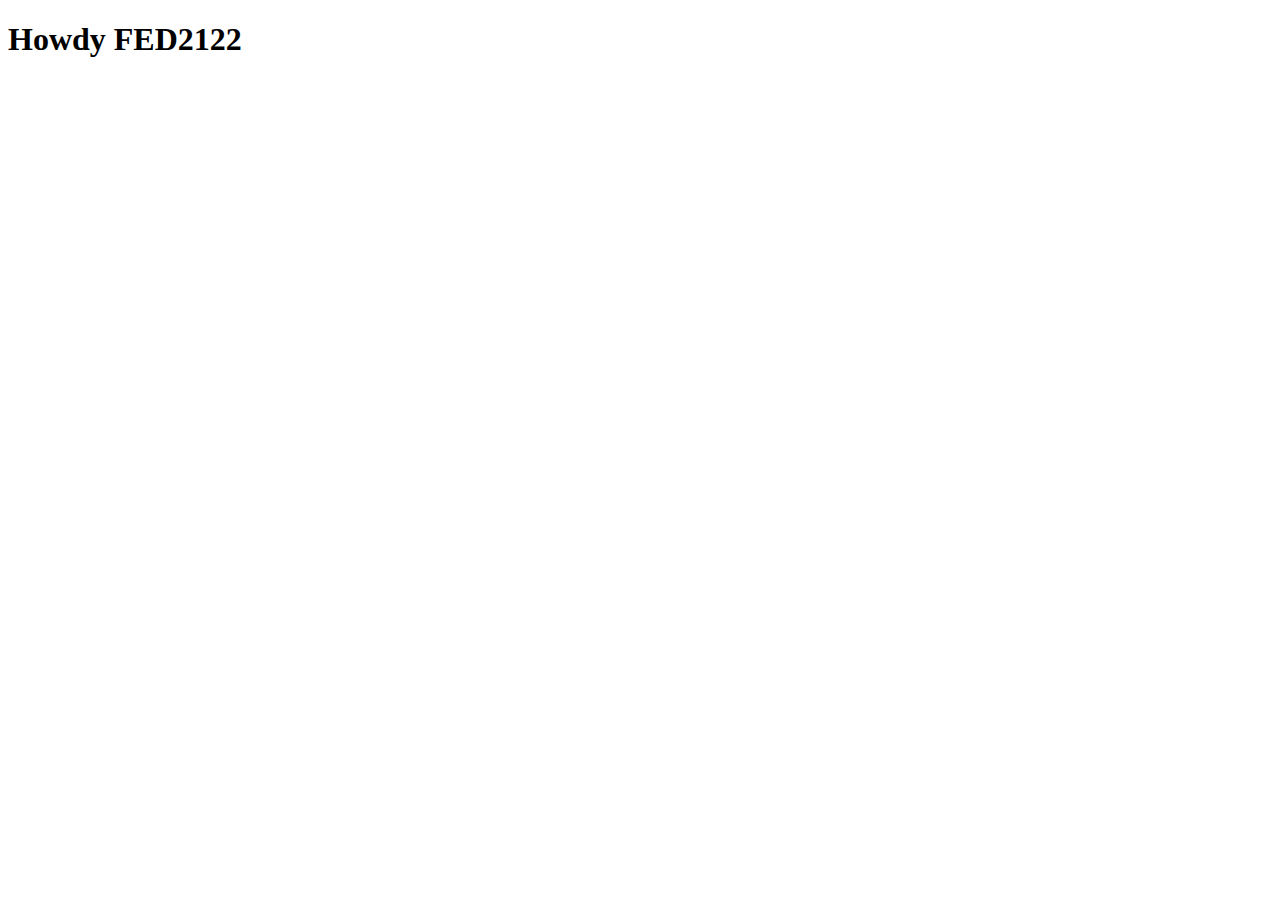
==== index.html @ 416d23c9 "Uploaden basiswebsite.zip" ====
<!doctype html>
<html lang="nl">
	
<head>
	<meta charset="UTF-8">
	<meta name="author" content="jouw naam">
	<meta name="viewport" content="width=device-width, initial-scale=1">
	
	<title>Howdy FED2122</title>
	
	<link href="styles/style.css" rel="stylesheet">
	<link rel="icon" type="image/svg+xml" href="images/favicon.svg">
</head>

<body>
	<h1>Howdy FED2122</h1>

	<script src="scripts/script.js"></script>
</body>
	
</html>
---- styles/style.css ----
/* CSS Document */
*, *::after, *::before {
  box-sizing:border-box;  
}
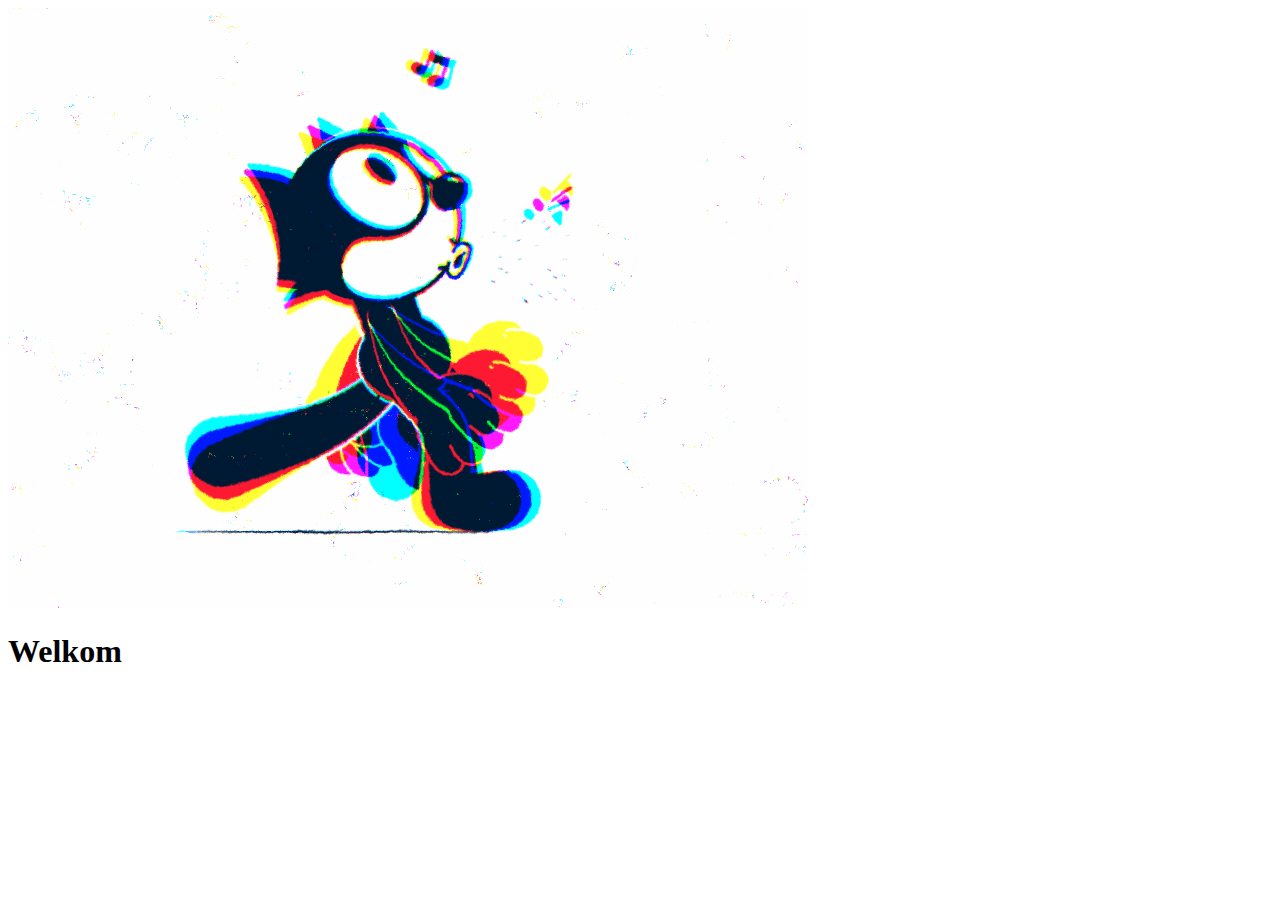
==== commit 1a002cec: "Homepage aanpassen" ====
--- a/index.html
+++ b/index.html
@@ -6,14 +6,15 @@
 	<meta name="author" content="jouw naam">
 	<meta name="viewport" content="width=device-width, initial-scale=1">
 	
-	<title>Howdy FED2122</title>
+	<title>FED2122 - Casper den Nijs</title>
 	
 	<link href="styles/style.css" rel="stylesheet">
 	<link rel="icon" type="image/svg+xml" href="images/favicon.svg">
 </head>
 
 <body>
-	<h1>Howdy FED2122</h1>
+	<img src="./images/welkom.gif">
+	<h1>Welkom</h1>
 
 	<script src="scripts/script.js"></script>
 </body>
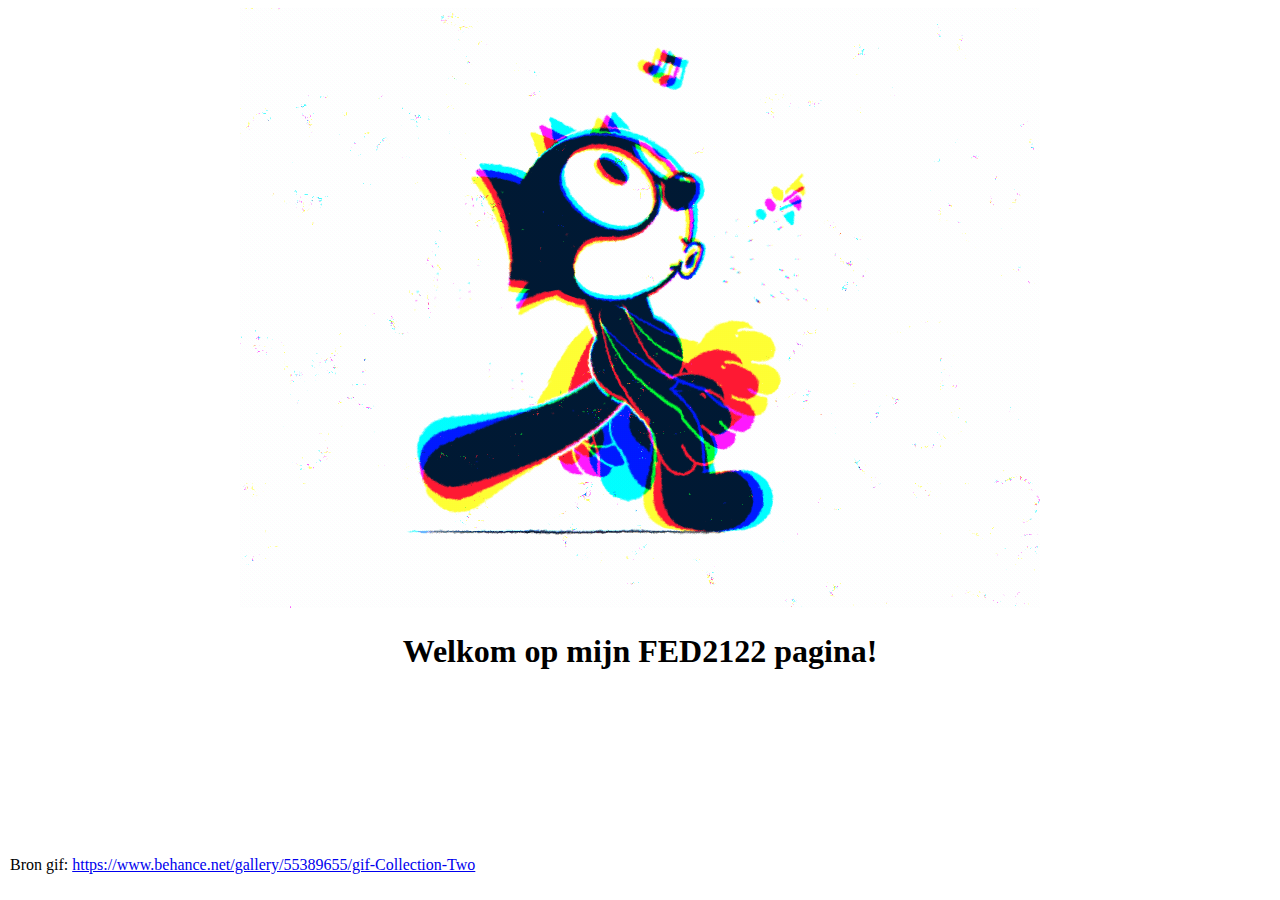
==== commit 1885411f: "Homepage aanpassing 2" ====
--- a/index.html
+++ b/index.html
@@ -13,8 +13,20 @@
 </head>
 
 <body>
-	<img src="./images/welkom.gif">
-	<h1>Welkom</h1>
+	<main>
+		<div>
+			<img src="./images/welkom.gif">
+			<h1>Welkom op mijn FED2122 pagina!</h1>
+		</div>
+	</main>
+	<footer>
+		<p>
+			Bron gif:
+			<a href="https://www.behance.net/gallery/55389655/gif-Collection-Two">
+				https://www.behance.net/gallery/55389655/gif-Collection-Two
+			</a>
+		</p>
+	</footer>
 
 	<script src="scripts/script.js"></script>
 </body>
--- a/styles/style.css
+++ b/styles/style.css
@@ -3,3 +3,23 @@
   box-sizing:border-box;  
 }
 
+main {
+	display: flex;
+	justify-content: center;
+}
+
+div {
+	text-align: center;
+}
+
+h1, p {
+	font-family: Verdana;
+}
+
+footer {
+	position: absolute;
+	bottom: 0;
+	left: 0;
+	padding: 10px;
+}
+
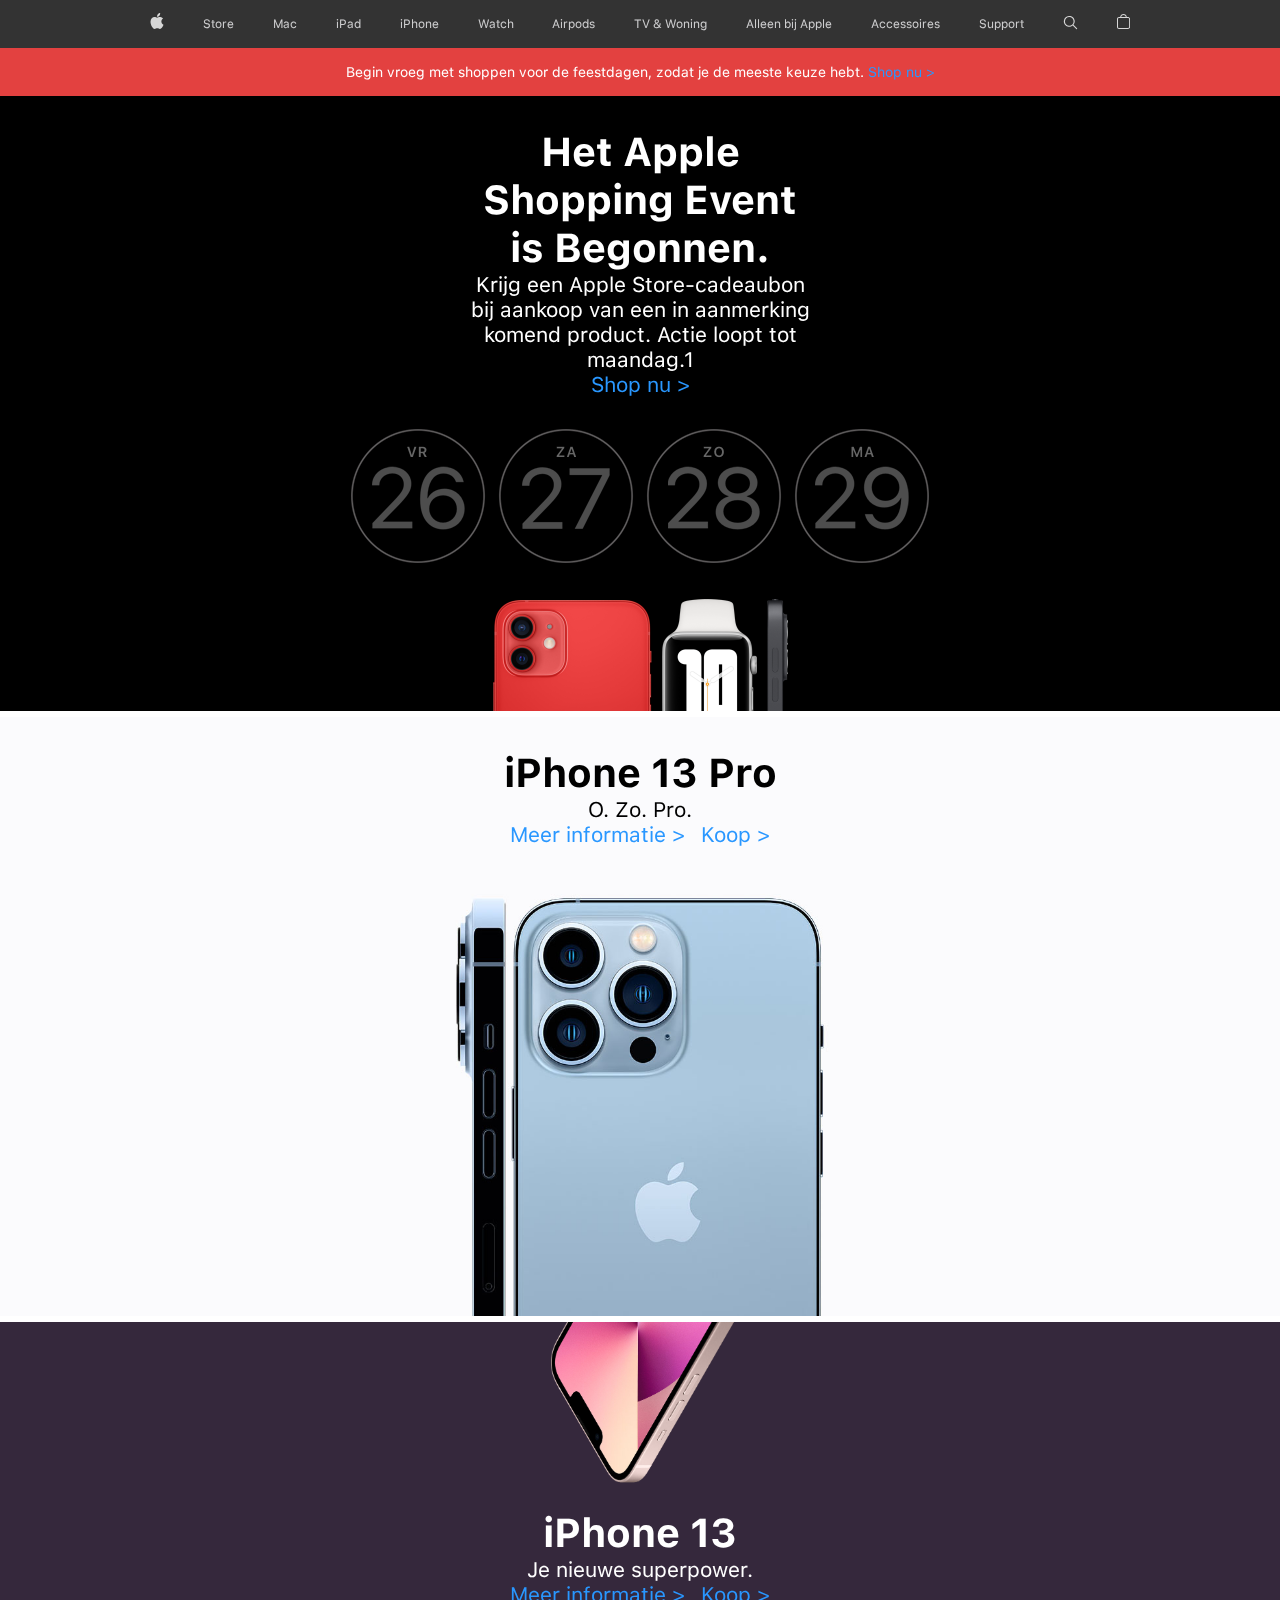
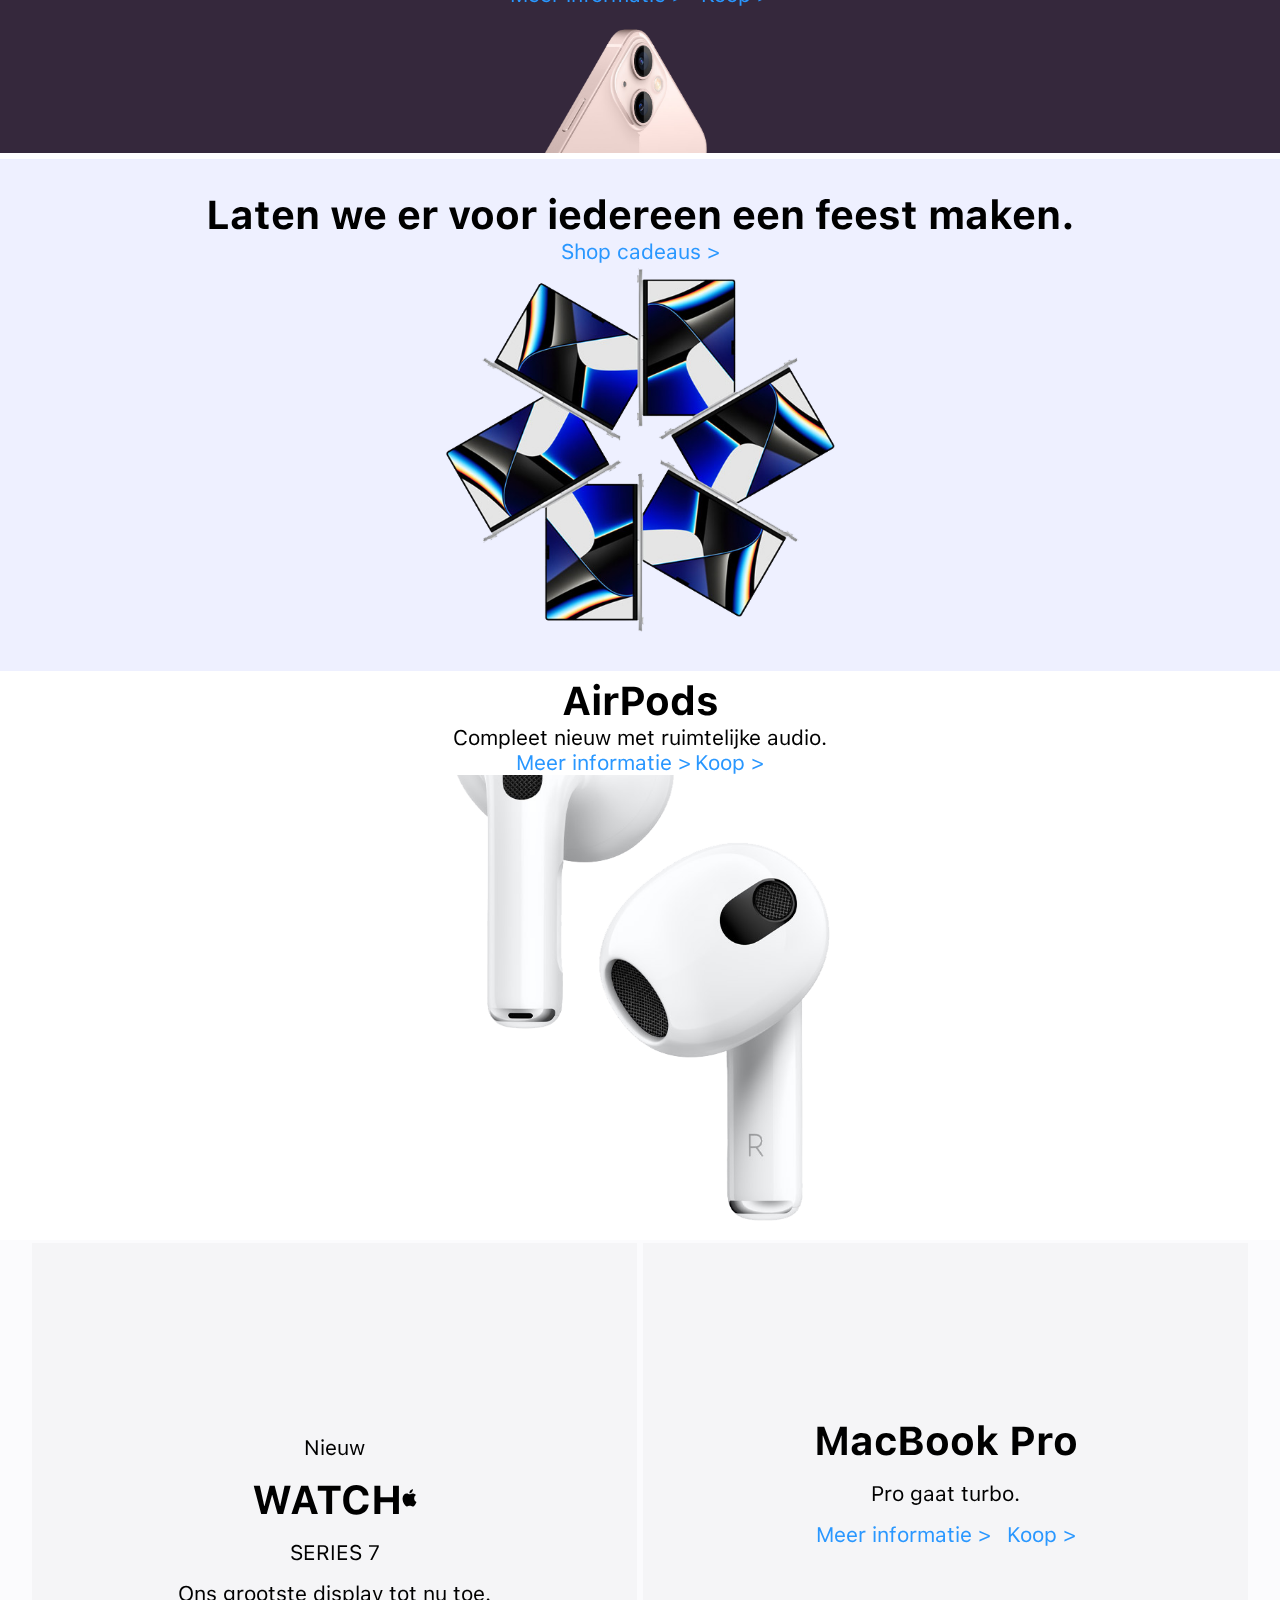
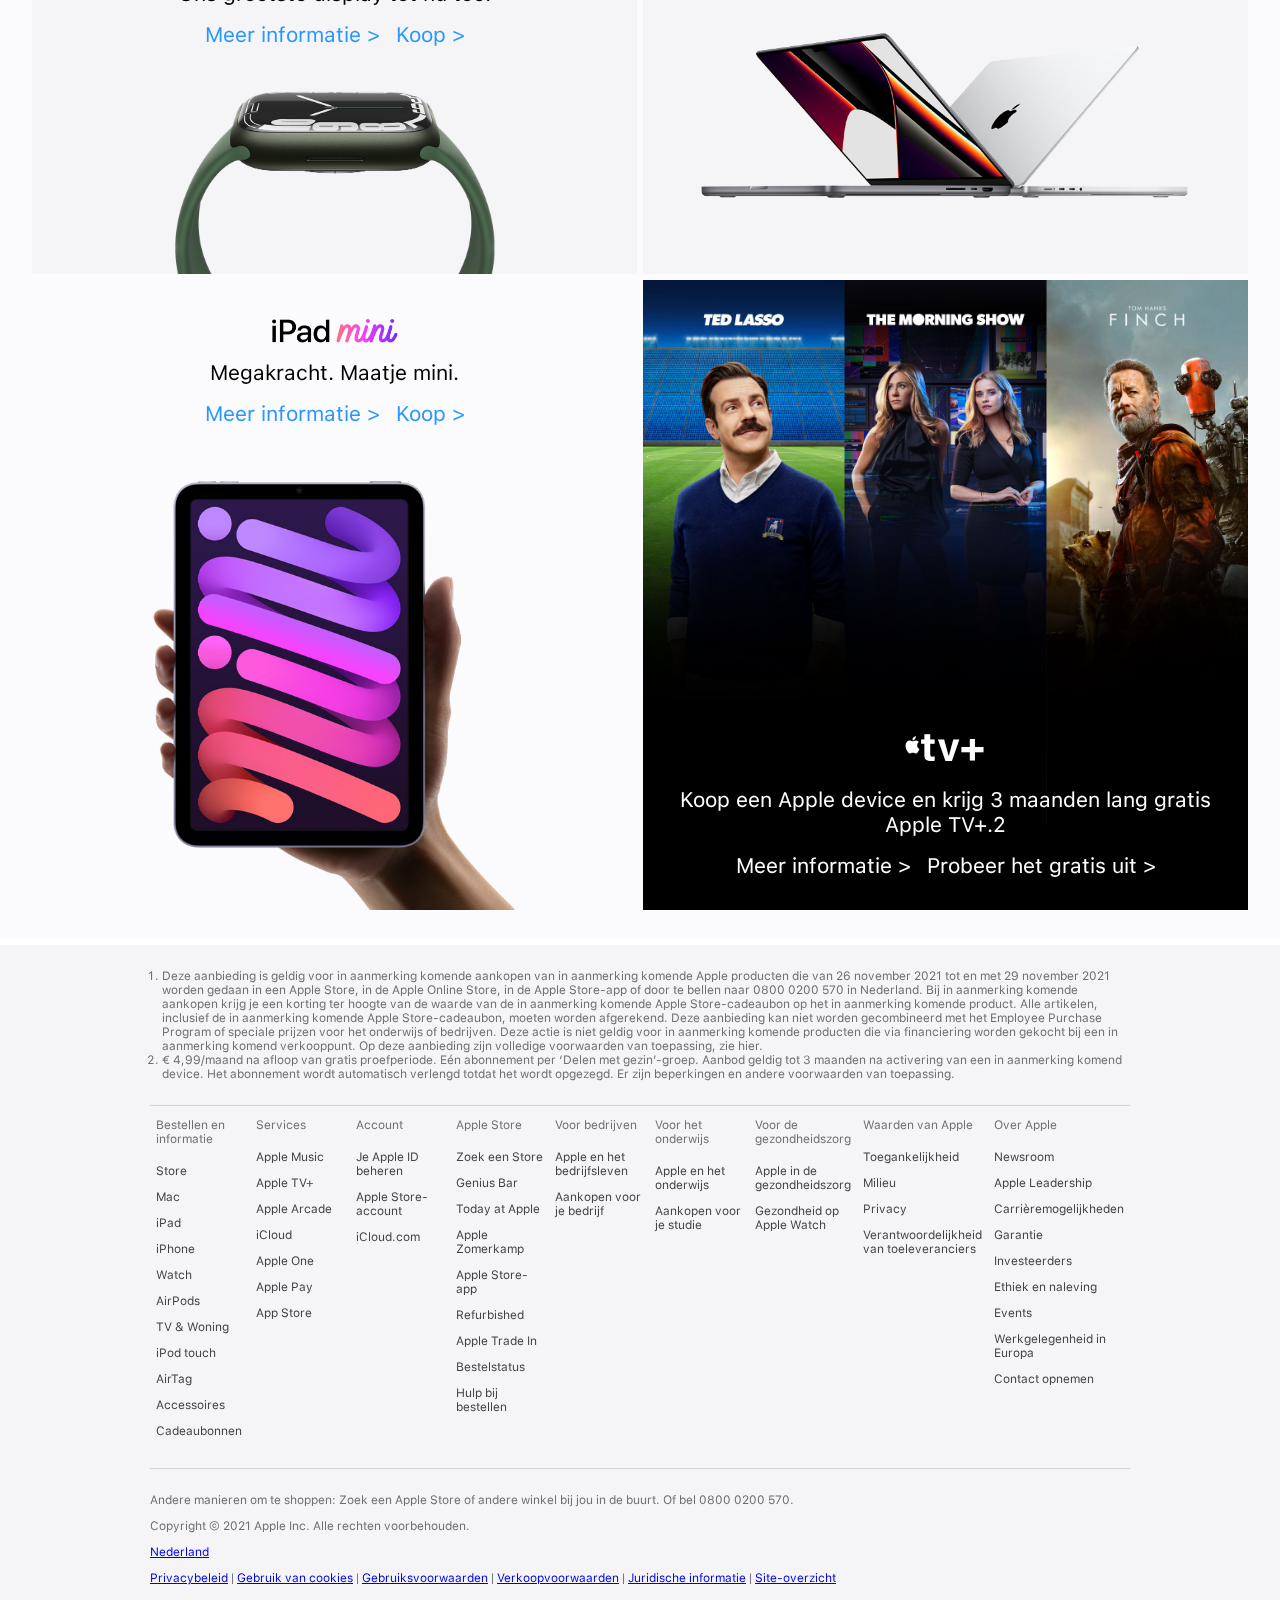
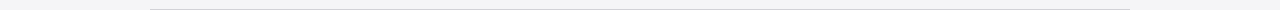
==== commit f6a51e8a: "Files verplaats naar parent folder" ====
--- a/index.html
+++ b/index.html
@@ -1,34 +1,297 @@
-<!doctype html>
-<html lang="nl">
-	
+<!DOCTYPE html>
+<html lang="en">
 <head>
-	<meta charset="UTF-8">
-	<meta name="author" content="jouw naam">
-	<meta name="viewport" content="width=device-width, initial-scale=1">
-	
-	<title>FED2122 - Casper den Nijs</title>
-	
-	<link href="styles/style.css" rel="stylesheet">
-	<link rel="icon" type="image/svg+xml" href="images/favicon.svg">
+    <meta charset="UTF-8">
+    <meta http-equiv="X-UA-Compatible" content="IE=edge">
+    <meta name="viewport" content="width=device-width, initial-scale=1.0">
+    <title>Apple (Nederland)</title>
+    <link rel="stylesheet" href="./css/core.css">
 </head>
-
-<body>
-	<main>
-		<div>
-			<img src="./images/welkom.gif">
-			<h1>Welkom op mijn FED2122 pagina!</h1>
-		</div>
-	</main>
-	<footer>
-		<p>
-			Bron gif:
-			<a href="https://www.behance.net/gallery/55389655/gif-Collection-Two">
-				https://www.behance.net/gallery/55389655/gif-Collection-Two
-			</a>
-		</p>
-	</footer>
-
-	<script src="scripts/script.js"></script>
+<body id="index">
+    <header>
+        <nav>
+            <section>
+                <ul>
+                    <li><img src="./assets/images/menu-icon.svg" alt="Menu Icon"></li>
+                    <li><img src="./assets/images/apple-logo.svg" alt="Apple logo"></li>
+                    <li><img src="./assets/images/winkelmand-icon.svg" alt="Winkelmand icon"></li>
+                </ul>
+            </section>
+            <section>
+                <input type="text" id="zoeken" name="zoeken" placeholder="Zoeken op Apple.com">
+                <ul>
+                    <li><a href="index.html"><img src="./assets/images/apple-logo.svg" alt="Apple logo"></a></li>
+                    <li><a href="store.html">Store</a></li>
+                    <li><a href="#">Mac</a></li>
+                    <li><a href="#">iPad</a></li>
+                    <li><a href="#">iPhone</a></li>
+                    <li><a href="#">Watch</a></li>
+                    <li><a href="#">Airpods</a></li>
+                    <li><a href="#">TV & Woning</a></li>
+                    <li><a href="#">Alleen bij Apple</a></li>
+                    <li><a href="#">Accessoires</a></li>
+                    <li><a href="#">Support</a></li>
+                    <li><a href="#"><img src="./assets/images/zoeken-icon.svg" alt="Zoeken icon"></a></li>
+                    <li><a href="#"><img src="./assets/images/winkelmand-icon.svg" alt="Winkelmand icon"></a></li>
+                </ul>
+            </section>
+        </nav>
+    </header>
+    <main>
+        <section>
+            <p>Begin vroeg met shoppen voor de feestdagen, zodat je de meeste keuze hebt. <a href="#">Shop nu ></a></p>
+        </section>
+        <section>
+            <h1>Het Apple Shopping Event is Begonnen.</h1>
+            <p>Krijg een Apple Store-cadeaubon bij aankoop van een in aanmerking komend product. Actie loopt tot maandag.<span>1</span></p>
+            <a href="#">Shop nu ></a>
+            <figure>
+                <img src="assets/images/index/section-1-4.png" alt="Calender">
+            </figure>
+            <section>
+                <img src="assets/images/index/section-1-1.png" alt="iPhone">
+                <img src="assets/images/index/section-1-2.png" alt="Apple Watch">
+                <img src="assets/images/index/section-1-3.png" alt="iPad">
+            </section>
+        </section>
+        <section>
+            <h2>iPhone 13 Pro</h2>
+            <p>O. Zo. Pro.</p>
+            <section>
+                <a href="#">Meer informatie ></a>
+                <a href="#">Koop ></a>
+            </section>
+            <img src="assets/images/index/section-2-1.jpg" alt="iPhone 13 Pro">
+        </section>
+        <section>
+            <h2>iPhone 13</h2>
+            <p>Je nieuwe superpower.</p>
+            <section>
+                <a href="#">Meer informatie ></a>
+                <a href="#">Koop ></a>
+            </section>
+            <img src="assets/images/index/section-3-1.png" alt="iPhone 13 (Bovenaan)">
+            <img src="assets/images/index/section-3-2.png" alt="iPhone 13 (Onderaan)">
+        </section>
+        <section>
+            <h2>Laten we er voor iedereen een feest maken.</h2>
+            <a href="#">Shop cadeaus ></a>
+            <img src="assets/images/index/section-4-1.png" alt="MacBooks">
+        </section>
+        <section>
+            <h2>AirPods</h2>
+            <p>Compleet nieuw met ruimtelijke audio.</p>
+            <section>
+                <a href="#">Meer informatie ></a>
+                <a href="#">Koop ></a>
+            </section>
+            <img src="assets/images/index/section-5-1.png" alt="AirPods">
+        </section>
+        <section>
+            <section>
+                <h2><img src="./assets/images/apple-logo-dark.svg" alt="Apple Logo">WATCH</h2>
+                <p>Nieuw</p>
+                <p>SERIES 7</p>
+                <p>Ons grootste display tot nu toe.</p>
+                <section>
+                    <a href="#">Meer informatie ></a>
+                    <a href="#">Koop ></a>
+                </section>
+                <img src="assets/images/index/section-6-1.png" alt="Apple Watch">
+            </section>
+            <section>
+                <h2>MacBook Pro</h2>
+                <p>Pro gaat turbo.</p>
+                <section>
+                    <a href="#">Meer informatie ></a>
+                    <a href="#">Koop ></a>
+                </section>
+                <img src="assets/images/index/section-7-1.png" alt="MacBook Pro">
+            </section>
+            <section>
+                <h2>iPad mini</h2>
+                <p>Megakracht. Maatje mini.</p>
+                <section>
+                    <a href="#">Meer informatie ></a>
+                    <a href="#">Koop ></a>
+                </section>
+                <img src="assets/images/index/section-8-1.png" alt="iPad mini tekst">
+                <img src="assets/images/index/section-8-2.png" alt="iPad mini">
+            </section>
+            <section>
+                <h2><img src="./assets/images/apple-logo.svg" alt="Apple Logo">tv+</h2>
+                <p>Koop een Apple device en krijg 3 maanden lang gratis Apple TV+.<span>2</span></p>
+                <section>
+                    <a href="#">Meer informatie ></a>
+                    <a href="#">Probeer het gratis uit ></a>
+                </section>
+            </section>
+        </section>
+    </main>
+    <footer>
+        <section>
+            <section>
+                <ol>
+                    <li>Deze aanbieding is geldig voor in aanmerking komende aankopen van in aanmerking komende Apple producten die van 26 november 2021 tot en met 29 november 2021 worden gedaan in een Apple Store, in de Apple Online Store, in de Apple Store-app of door te bellen naar 0800 0200 570 in Nederland. Bij in aanmerking komende aankopen krijg je een korting ter hoogte van de waarde van de in aanmerking komende Apple Store-cadeaubon op het in aanmerking komende product. Alle artikelen, inclusief de in aanmerking komende Apple Store-cadeaubon, moeten worden afgerekend. Deze aanbieding kan niet worden gecombineerd met het Employee Purchase Program of speciale prijzen voor het onderwijs of bedrijven. Deze actie is niet geldig voor in aanmerking komende producten die via financiering worden gekocht bij een in aanmerking komend verkooppunt. Op deze aanbieding zijn volledige voorwaarden van toepassing, zie hier.</li>
+                    <li>€ 4,99/maand na afloop van gratis proefperiode. Eén abonnement per ‘Delen met gezin’‑groep. Aanbod geldig tot 3 maanden na activering van een in aanmerking komend device. Het abonnement wordt automatisch verlengd totdat het wordt opgezegd. Er zijn beperkingen en andere voorwaarden van toepassing.</li>
+                </ol>
+            </section>
+            <nav>
+                <section>
+                    <details>
+                        <summary>
+                            <p>Bestellen en informatie</p>
+                            <p>+</p>
+                        </summary>
+                        <ul>
+                            <li><a href="#">Store</a></li>
+                            <li><a href="#">Mac</a></li>
+                            <li><a href="#">iPad</a></li>
+                            <li><a href="#">iPhone</a></li>
+                            <li><a href="#">Watch</a></li>
+                            <li><a href="#">AirPods</a></li>
+                            <li><a href="#">TV & Woning</a></li>
+                            <li><a href="#">iPod touch</a></li>
+                            <li><a href="#">AirTag</a></li>
+                            <li><a href="#">Accessoires</a></li>
+                            <li><a href="#">Cadeaubonnen</a></li>
+                        </ul>
+                    </details>
+                </section>
+                <section>
+                    <details>
+                        <summary>
+                            <p>Services</p>
+                            <p>+</p>
+                        </summary>
+                        <ul>
+                            <li><a href="#">Apple Music</a></li>
+                            <li><a href="#">Apple TV+</a></li>
+                            <li><a href="#">Apple Arcade</a></li>
+                            <li><a href="#">iCloud</a></li>
+                            <li><a href="#">Apple One</a></li>
+                            <li><a href="#">Apple Pay</a></li>
+                            <li><a href="#">App Store</a></li>
+                        </ul>
+                    </details>
+                </section>
+                <section>
+                    <details>
+                        <summary>
+                            <p>Account</p>
+                            <p>+</p>
+                        </summary>
+                        <ul>
+                            <li><a href="#">Je Apple ID beheren</a></li>
+                            <li><a href="#">Apple Store-account</a></li>
+                            <li><a href="#">iCloud.com</a></li>
+                        </ul>
+                    </details>
+                </section>
+                <section>
+                    <details>
+                        <summary>
+                            <p>Apple Store</p>
+                            <p>+</p>
+                        </summary>
+                        <ul>
+                            <li><a href="#">Zoek een Store</a></li>
+                            <li><a href="#">Genius Bar</a></li>
+                            <li><a href="#">Today at Apple</a></li>
+                            <li><a href="#">Apple Zomerkamp</a></li>
+                            <li><a href="#">Apple Store-app</a></li>
+                            <li><a href="#">Refurbished</a></li>
+                            <li><a href="#">Apple Trade In</a></li>
+                            <li><a href="#">Bestelstatus</a></li>
+                            <li><a href="#">Hulp bij bestellen</a></li>
+                        </ul>
+                    </details>
+                </section>
+                <section>
+                    <details>
+                        <summary>
+                            <p>Voor bedrijven</p>
+                            <p>+</p>
+                        </summary>
+                        <ul>
+                            <li><a href="#">Apple en het bedrijfsleven</a></li>
+                            <li><a href="#">Aankopen voor je bedrijf</a></li>
+                        </ul>
+                    </details>
+                </section>
+                <section>
+                    <details>
+                        <summary>
+                            <p>Voor het onderwijs</p>
+                            <p>+</p>
+                        </summary>
+                        <ul>
+                            <li><a href="#">Apple en het onderwijs</a></li>
+                            <li><a href="#">Aankopen voor je studie</a></li>
+                        </ul>
+                    </details>
+                </section>
+                <section>
+                    <details>
+                        <summary>
+                            <p>Voor de gezondheidszorg</p>
+                            <p>+</p>
+                        </summary>
+                        <ul>
+                            <li><a href="#">Apple in de gezondheidszorg</a></li>
+                            <li><a href="#">Gezondheid op Apple Watch</a></li>
+                        </ul>
+                    </details>
+                </section>
+                <section>
+                    <details>
+                        <summary>
+                            <p>Waarden van Apple</p>
+                            <p>+</p>
+                        </summary>
+                        <ul>
+                            <li><a href="#">Toegankelijkheid</a></li>
+                            <li><a href="#">Milieu</a></li>
+                            <li><a href="#">Privacy</a></li>
+                            <li><a href="#">Verantwoordelijkheid van toeleveranciers</a></li>
+                        </ul>
+                    </details>
+                </section>
+                <section>
+                    <details>
+                        <summary>
+                            <p>Over Apple</p>
+                            <p>+</p>
+                        </summary>
+                        <ul>
+                            <li><a href="#">Newsroom</a></li>
+                            <li><a href="#">Apple Leadership</a></li>
+                            <li><a href="#">Carrièremogelijkheden</a></li>
+                            <li><a href="#">Garantie</a></li>
+                            <li><a href="#">Investeerders</a></li>
+                            <li><a href="#">Ethiek en naleving</a></li>
+                            <li><a href="#">Events</a></li>
+                            <li><a href="#">Werkgelegenheid in Europa</a></li>
+                            <li> <a href="#">Contact opnemen</a></li>
+                        </ul>
+                    </details>
+                </section>
+            </nav>
+            <section>
+                <p>Andere manieren om te shoppen: Zoek een Apple Store of andere winkel bij jou in de buurt. Of bel 0800 0200 570.</p>
+                <p>Copyright © 2021 Apple Inc. Alle rechten voorbehouden.</p>
+                <a href="#">Nederland</a>
+                <p>
+                    <a href="#">Privacybeleid</a> | 
+                    <a href="#">Gebruik van cookies</a> | 
+                    <a href="#">Gebruiksvoorwaarden</a> | 
+                    <a href="#">Verkoopvoorwaarden</a> | 
+                    <a href="#">Juridische informatie</a> | 
+                    <a href="#">Site-overzicht</a>
+                </p>
+            </section>
+        </section>
+    </footer>
+    <script src="js/core.js"></script>
 </body>
-	
-</html>
+</html>--- a/css/core.css
+++ b/css/core.css
@@ -0,0 +1,1464 @@
+* {
+    box-sizing: border-box;
+    font-family: 'SF Pro Text';
+}
+
+html, body {
+    min-height: 100%;
+    overflow-x: hidden;
+    scroll-behavior: smooth;
+}
+
+body {
+    margin: 0;
+}
+
+:root {
+    --background-light: white;
+    --background-dark: black;
+    --background-gray: #f5f5f7;
+    --text-black: black;
+    --text-white: white;
+    --text-gray: #6e6e73;
+    --link-blue: #2997ff;
+}
+
+/* Start: Font */
+@font-face {
+	font-family: 'SF Pro Text';
+	font-style: normal;
+	font-weight: 100;
+	src:local('☺'), url("../assets/fonts/SF-Pro-Text-Regular.otf");
+	/* (C) 2019 Apple Inc. All rights reserved. */
+}
+
+@font-face {
+	font-family: 'SF Pro Text';
+	font-style: bold;
+	font-weight: 400;
+	src:local('☺'), url("../assets/fonts/SF-Pro-Text-Bold.otf");
+	/* (C) 2019 Apple Inc. All rights reserved. */
+}
+
+@font-face {
+	font-family: 'SF Pro Text';
+	font-style: black;
+	font-weight: 900;
+	src:local('☺'), url("../assets/fonts/SF-Pro-Text-Black.otf");
+	/* (C) 2019 Apple Inc. All rights reserved. */
+}
+/* End: Font */
+
+#index header {
+    position: sticky;
+    top: 0;
+
+    z-index: 2;
+}
+
+#macbook-pro header, #store header {
+    position: unset;
+}
+
+#store main {
+    background-color: var(--background-gray);
+}
+
+footer {
+    background: var(--background-gray);
+    color: var(--text-gray);
+    padding: 0 1em;
+    font-weight: 100;
+    font-size: 12px;
+    margin: 6px 0 0 0;
+}
+
+#store footer {
+    margin: 0;
+}
+
+header nav {
+    position: relative;
+}
+
+header > section {
+    position: sticky;
+    top: 0;
+    display: flex;
+    gap: 1.5em;
+    align-items: flex-end;
+    padding: 1em;
+    z-index: 1;
+    background-color: var(--background-light);
+    border-bottom: 1px solid rgba(0,0,0,0.16);
+}
+
+header > section a:first-of-type {
+    display: flex;
+    flex-direction: column-reverse;
+    text-decoration: none;
+    font-size: 19px;
+    color: black;
+}
+
+header > section a:first-of-type span {
+    position: relative;
+    font-size: 12px;
+    font-weight: 100;
+    opacity: 0.7;
+}
+
+header > section button {
+    margin-left: auto;
+    background: none;
+    border: none;
+    padding: 0;
+    font-size: 1.2em;
+}
+
+header > section a:last-of-type {
+    background-color: var(--link-blue);
+    color: var(--text-white);
+    padding: .3em .7em;
+    border-radius: 1em;
+    font-weight: 100;
+    text-decoration: none;
+}
+
+header nav section:first-of-type {
+    background: rgba(0,0,0,0.8);
+    backdrop-filter: saturate(180%) blur(20px);
+
+    height: 3em;
+    width: 100%;
+
+    position:relative;
+    z-index: 3;
+}
+
+header nav section:first-of-type ul {
+    display: flex;
+    gap: 10px;
+    justify-content: space-between;
+    align-items: center;
+
+    list-style-type: none;
+    color: #ffffff;
+
+    margin: 0;
+    padding: 0 2em;
+}
+
+header nav section:last-of-type {
+    margin: -3em 0 0 0;
+    padding: 3em 0 1em 0;
+    background-color: black;
+    display: none;
+    position: absolute;
+    left: 0;
+    right: 0;
+    z-index: 2;
+}
+
+header nav section:last-of-type li:first-of-type,
+header nav section:last-of-type li:nth-of-type(12),
+header nav section:last-of-type li:last-of-type {
+    display: none;
+}
+
+header nav .menuOpen {
+    display: block !important;
+    animation: moveDown 1s forwards;
+}
+
+@keyframes moveDown {
+    0%{
+        margin-top: -100%;
+    }
+    100%{
+        margin-top: -48px;
+    }
+}
+
+header nav section:last-of-type input {
+    height: 3em;
+    width: calc(100% - 2em);
+    background-color: #1D1D1F;
+    border-radius: .5em;
+    border: none;
+    margin: 0 1em .5em 1em;
+    padding: 0 1em;
+}
+
+header nav section:last-of-type ul {
+    list-style: none;
+    margin: .5em 0 0 0;
+    padding: .5em 2.5em 0 2.5em;
+    border-top: 1px solid #424245;
+}
+
+header nav section:last-of-type ul li {
+    padding: 1em 0;
+}
+
+header nav section:last-of-type ul li:not(:nth-of-type(11)) {
+    border-bottom: 1px solid #424245;
+}
+
+header nav section:last-of-type ul li a {
+    color: #F5F5F7;
+    opacity: .8;
+    text-decoration: none;
+    font-weight: 100;
+}
+
+/* Start: Index */
+#index main > section:first-of-type {
+    background-color: #E34140;
+    color: white;
+    
+    padding: 1em;
+    
+    text-align: center;
+}
+
+#index main > section:first-of-type p,
+#index main > section:first-of-type a {
+    font-size: 14px;
+}
+
+#index main > section:not(:first-of-type) {
+    display: flex;
+    flex-direction: column;
+    justify-content: center;
+    align-items: center;
+
+    text-align: center;
+}
+
+#index main > section:nth-of-type(2) {
+    background-color: #000000;
+    color: white;
+
+    margin-bottom: 6px;
+    padding: 2em 2em 0 2em;
+
+    position: relative;
+    overflow: hidden;
+}
+
+#index main > section:nth-of-type(2) p, h1{
+    max-width: 350px;
+}
+
+#index main > section:nth-of-type(2) figure {
+    margin: 2em 0;
+}
+
+#index main > section:nth-of-type(2) figure img {
+    width: 100%;
+}
+
+#index main > section:nth-of-type(2) section {
+    display: flex;
+    justify-content: center;
+    flex-direction: row;
+    gap: 10px;
+}
+
+#index main > section:nth-of-type(2) section img {
+    height: 112px;
+}
+
+#index main > section:nth-of-type(3) {
+    background-color: #fbfbfd;
+    color: black;
+
+    margin: 6px 0;
+    padding: 2em 2em 0 2em;
+
+    position: relative;
+}
+
+#index main > section:nth-of-type(3) section {
+    display: flex;
+    gap: 1em;
+}
+
+#index main > section:nth-of-type(3) img {
+    width: 100%;
+}
+
+#index main > section:nth-of-type(4) {
+    background-color: #35283C;
+    color: white;
+
+    margin: 6px 0;
+    padding: 0 2em;
+
+    position: relative;
+}
+
+#index main > section:nth-of-type(4) img{
+    width: 200px;
+}
+
+#index main > section:nth-of-type(4) > img:first-of-type {
+    order: 1;
+    padding-bottom: 1em;
+}
+
+#index main > section:nth-of-type(4) > h2 {
+    order: 2;
+}
+
+#index main > section:nth-of-type(4) > p {
+    order: 3;
+}
+
+#index main > section:nth-of-type(4) > section {
+    order: 4;
+    display: flex;
+    gap: 1em;
+}
+
+#index main > section:nth-of-type(4) > img:last-of-type {
+    order: 5;
+    padding-top: 1em;
+}
+
+#index main > section:nth-of-type(5) {
+    background-color: #EEF0FF;
+    color: black;
+
+    margin: 6px 0;
+    padding: 2em;
+}
+
+#index main > section:nth-of-type(5) img {
+    width: 100%;
+}
+
+#index main > section:nth-of-type(7) {    
+    background-color: #FBFBFD;
+    color: black;
+
+    margin: 6px 0;
+    padding: 0 2em 2em 2em;
+}
+
+#index main > section:nth-of-type(7) img {
+    width: 100%;
+}
+
+#index main > section:nth-of-type(7) > img {
+    order: 1;
+}
+
+#index main > section:nth-of-type(7) > h2 {
+    order: 2;
+}
+
+#index main > section:nth-of-type(7) > p {
+    order: 3;
+}
+
+#index main > section:nth-of-type(7) > section {
+    order: 4;
+    display: flex;
+    gap: 1em;
+}
+
+#index main > section:last-of-type > section {
+    display: flex;
+    flex-direction: column;
+    justify-content: center;
+    align-items: center;
+
+    text-align: center;
+    width: 100%;
+}
+
+#index main > section:last-of-type > section:first-of-type {
+    background-color: #F5F5F7;
+    color: black;
+
+    margin: 6px 0 0 0;
+    padding: 2em 2em 0 2em;
+}
+
+#index main > section:last-of-type > section:first-of-type p:first-of-type {
+    order: 1;
+}
+
+#index main > section:last-of-type > section:first-of-type h2 {
+    order: 2;
+    display: flex;
+}
+
+#index main > section:last-of-type > section:first-of-type p:nth-of-type(2) {
+    order: 3;
+}
+
+#index main > section:last-of-type > section:first-of-type p:last-of-type {
+    order: 4;
+}
+
+#index main > section:last-of-type > section:first-of-type section {
+    order: 5;
+    display: flex;
+    gap: 1em;
+}
+
+#index main > section:last-of-type > section:first-of-type img {
+    order: 6;
+    width: 100%;
+}
+
+#index main > section:last-of-type > section:nth-of-type(2) {
+    background-color: #F5F5F7;
+    color: black;
+
+    margin: 6px 0 0 0;
+    padding: 2em 2em 0 2em;
+}
+
+#index main > section:last-of-type > section:nth-of-type(2) section {
+    display: flex;
+    gap: 1em;
+}
+
+#index main > section:last-of-type > section:nth-of-type(2) img {
+    width: 100%;
+}
+
+#index main > section:last-of-type > section:nth-of-type(3) {
+    background-color: #FBFBFD;
+    color: black;
+
+    margin: 6px 0 0 0;
+    padding: 2em 2em 0 2em;
+}
+
+#index main > section:last-of-type > section:nth-of-type(3) > img:first-of-type {
+    order: 1;
+    max-width: 8em;
+}
+
+#index main > section:last-of-type > section:nth-of-type(3) > h2 {
+    order: 2;
+    display: none;
+}
+
+#index main > section:last-of-type > section:nth-of-type(3) > p {
+    order: 3;
+}
+
+#index main > section:last-of-type > section:nth-of-type(3) > section {
+    order: 4;
+    display: flex;
+    gap: 1em;
+}
+
+#index main > section:last-of-type > section:nth-of-type(3) > img:last-of-type {
+    order: 5;
+    width: 100%;
+    max-width: 500px;
+}
+
+#index main > section:last-of-type > section:last-of-type {
+    background-image: url("../assets/images/index/section-9-1.jpg");
+    background-size: 100%;
+    color: white;
+
+    margin: 6px 0 0 0;
+    padding: 0 2em 2em 2em;
+}
+
+#index main > section:last-of-type > section:last-of-type h2 {
+    display: flex;
+    margin-top: 8em;
+}
+
+#index main > section:last-of-type > section:last-of-type section {
+    display: flex;
+    gap: 1em;
+}
+
+#index main > section:last-of-type > section:last-of-type section a {
+    color: white;
+}
+/* End: Index */
+
+/* Start: Store */
+#store main > section h2 {
+    font-size: 21px;
+}
+
+#store main > section h2 span{
+    color: var(--text-gray);
+}
+
+#store main > section:first-of-type {
+    background-color: var(--background-light);
+    padding: 1.5em 2em;
+    text-align: center;
+}
+
+#store main > section:first-of-type p,
+#store main > section:first-of-type a {
+    font-size: 14px;
+}
+
+#store main > section:nth-of-type(2) {
+    padding: 4em 1em 1em 1em;
+}
+
+#store main > section:nth-of-type(2) h1 span {
+    color: var(--text-gray);
+}
+
+#store main > section:nth-of-type(2) > section {
+    display: flex;
+    flex-direction: column;
+    padding: 1em 0;
+}
+
+#store main > section:nth-of-type(2) > section > section {
+    display: flex;
+    align-items: center;
+    margin: 1em 0;
+}
+
+#store main > section:nth-of-type(2) > section > section img {
+    height: 35px;
+    width: 35px;
+}
+
+#store main > section:nth-of-type(2) > section > section p {
+    font-size: 14px;
+    font-weight: 400;
+}
+
+#store main > section:nth-of-type(2) > section > section a {
+    font-size: 14px;
+}
+
+#store main > section:nth-of-type(3) {
+    padding: 1em 0;
+}
+
+#store main > section:nth-of-type(3) ul {
+    display: flex;
+    list-style: none;
+    gap: 1em;
+    overflow: scroll;
+    padding: 1em;
+    text-align: center;
+    margin: 0;
+}
+
+#store main > section:nth-of-type(3) ul::-webkit-scrollbar {
+    display: none;
+}
+
+#store main > section:nth-of-type(3) ul li {
+    min-width: 96px;
+    max-width: 4em;
+}
+
+#store main > section:nth-of-type(3) ul li a {
+    color: black;
+}
+
+#store main > section:nth-of-type(3) ul li a img {
+    width: 100%;
+}
+
+#store main > section:nth-of-type(3) ul li a p {
+    font-size: 14px;
+    color: black;
+}
+
+#store main > section:nth-of-type(4) {
+    padding: 1em;
+    position: relative;
+}
+
+#store main > section:nth-of-type(4) button {
+    display: none;
+}
+
+#store main > section:nth-of-type(4) > section ul {
+    display: flex;
+    overflow: scroll;
+    list-style: none;
+    gap: 1.5em;
+    padding: 1em 0;
+    margin: 0;
+}
+
+#store main > section:nth-of-type(4) > section ul::-webkit-scrollbar {
+    display: none;
+}
+
+#store main > section:nth-of-type(4) > section ul li {
+    height: 450px;
+    min-width: 309px;
+    box-shadow: 2px 4px 12px rgb(0 0 0 / 8%);
+    background-color: var(--background-light);
+    border-radius: 1em;
+    background-size: cover;
+    position: relative;
+}
+
+#store main > section:nth-of-type(4) > section ul li:first-of-type {
+    background-image: url("../assets/images/store/section-4-1.jpg");
+}
+
+#store main > section:nth-of-type(4) > section ul li:nth-of-type(2) {
+    background-image: url("../assets/images/store/section-4-2.jpg");
+}
+
+#store main > section:nth-of-type(4) > section ul li:nth-of-type(3) {
+    background-image: url("../assets/images/store/section-4-3.jpg");
+}
+
+#store main > section:nth-of-type(4) > section ul li:nth-of-type(4) {
+    background-image: url("../assets/images/store/section-4-4.jpg");
+}
+
+#store main > section:nth-of-type(4) > section ul li:nth-of-type(5) {
+    background-image: url("../assets/images/store/section-4-5.jpg");
+}
+
+#store main > section:nth-of-type(4) > section ul li:nth-of-type(6) {
+    background-image: url("../assets/images/store/section-4-6.jpg");
+}
+
+#store main > section:nth-of-type(4) > section ul li:nth-of-type(7) {
+    background-image: url("../assets/images/store/section-4-7.jpg");
+}
+
+#store main > section:nth-of-type(4) > section ul li:last-of-type {
+    background-image: url("../assets/images/store/section-4-8.jpg");
+}
+
+#store main > section:nth-of-type(4) > section ul li a {
+    position: absolute;
+    top: 0;
+    bottom: 0;
+    left: 0;
+    right: 0;
+    padding: 1em;
+    text-decoration: none;
+}
+
+#store main > section:nth-of-type(4) > section ul li a h3 {
+    font-size: 12px;
+    color: var(--text-gray);
+    font-weight: 100;
+    text-transform: uppercase;
+}
+
+#store main > section:nth-of-type(4) > section ul li a p:first-of-type {
+    font-size: 22px;
+    color: var(--text-black);
+    font-weight: 400;
+}
+
+#store main > section:nth-of-type(4) > section ul li a p:last-of-type {
+    font-size: 17px;
+    color: var(--text-black);
+    font-weight: 100;
+    padding-top: 1em;
+}
+
+#store main > section:nth-of-type(4) > section ul li:nth-of-type(6) a h3,
+#store main > section:nth-of-type(4) > section ul li:nth-of-type(6) a p {
+    color: white;
+}
+
+#store main > section:nth-of-type(5) {
+    padding: 1em;
+}
+
+#store main > section:nth-of-type(5) > section > section {
+    display: flex;
+    overflow: scroll;
+    list-style: none;
+    gap: 1.5em;
+    padding: 1em 0;
+}
+
+#store main > section:nth-of-type(5) > section > section::-webkit-scrollbar {
+    display: none;
+}
+
+#store main > section:nth-of-type(5) > section > section > section:first-of-type {
+    height: 450px;
+    min-width: 309px;
+    box-shadow: 2px 4px 12px rgb(0 0 0 / 8%);
+    background-color: var(--background-light);
+    border-radius: 1em;
+    background-size: cover;
+    position: relative;
+    background-image: url("../assets/images/store/section-5-1.jpg");
+}
+
+#store main > section:nth-of-type(5) > section > section > section:first-of-type a p {
+    font-size: 22px;
+    font-weight: 400;
+    color: var(--text-black);
+    padding-top: 1em;
+}
+
+#store main > section:nth-of-type(5) > section > section > section:first-of-type a,
+#store main > section:nth-of-type(5) > section > section > section:last-of-type > section a {
+    position: absolute;
+    top: 0;
+    bottom: 0;
+    left: 0;
+    right: 0;
+    padding: 1em;
+    text-decoration: none;
+}
+
+#store main > section:nth-of-type(5) > section > section > section:last-of-type {
+    display: flex;
+    flex-direction: column;
+    gap: 1em;
+}
+
+#store main > section:nth-of-type(5) > section > section > section:last-of-type > section {
+    height: calc(225px - .5em);
+    min-width: 309px;
+    box-shadow: 2px 4px 12px rgb(0 0 0 / 8%);
+    background-color: var(--background-light);
+    border-radius: 1em;
+    background-size: cover;
+    position: relative;
+}
+
+#store main > section:nth-of-type(5) > section > section > section:last-of-type > section a p {
+    font-size: 17px;
+    font-weight: 400;
+    color: var(--text-black);
+    padding-top: 1em;
+}
+
+#store main > section:nth-of-type(5) > section > section > section:last-of-type > section:first-of-type {
+    background-image: url("../assets/images/store/section-5-2.jpg");
+}
+
+#store main > section:nth-of-type(5) > section > section > section:last-of-type > section:last-of-type {
+    background-image: url("../assets/images/store/section-5-3.jpg");
+}
+
+#store main > section:nth-of-type(6) {
+    padding: 1em;
+}
+
+#store main > section:nth-of-type(6) > section ul {
+    display: flex;
+    overflow: scroll;
+    list-style: none;
+    gap: 1.5em;
+    padding: 1em 0;
+    margin: 0;
+}
+
+#store main > section:nth-of-type(6) > section ul::-webkit-scrollbar {
+    display: none;
+}
+
+#store main > section:nth-of-type(6) > section ul li {
+    height: 215px;
+    min-width: 309px;
+    box-shadow: 2px 4px 12px rgb(0 0 0 / 8%);
+    background-color: var(--background-light);
+    border-radius: 1em;
+    background-size: cover;
+    position: relative;
+}
+
+#store main > section:nth-of-type(6) > section ul li a img {
+    height: 56px;
+}
+
+#store main > section:nth-of-type(6) > section ul li a {
+    position: absolute;
+    top: 0;
+    bottom: 0;
+    left: 0;
+    right: 0;
+    padding: 1.25em;
+    text-decoration: none;
+}
+
+#store main > section:nth-of-type(6) > section ul li p {
+    color: var(--text-black);
+    font-weight: 400;
+}
+
+#store main > section:nth-of-type(6) > section ul li:first-of-type a span {
+    color: #3f6eb8;
+}
+
+#store main > section:nth-of-type(6) > section ul li:nth-of-type(3) a span {
+    color: #007aff;
+}
+
+#store main > section:nth-of-type(6) > section ul li:nth-of-type(4) a span {
+    background-image: linear-gradient(to right,#f8ab5e 0,#f36961 20%,#a176c8 40%,#759beb 60%,#65beb3 80%,#70db96 100%);
+    -webkit-background-clip: text;
+    -webkit-text-fill-color: transparent;
+}
+
+#store main > section:nth-of-type(6) > section ul li:nth-of-type(5) a span {
+    color: #ac39ff;
+}
+
+#store main > section:nth-of-type(6) > section ul li:last-of-type a span {
+    color: #ff0053;
+}
+
+#store main > section:nth-of-type(7),
+#store main > section:nth-of-type(8) {
+    padding: 1em;
+}
+
+#store main > section:nth-of-type(7) > section ul,
+#store main > section:nth-of-type(8) > section ul {
+    display: flex;
+    overflow: scroll;
+    list-style: none;
+    gap: 1.5em;
+    padding: 1em 0;
+    margin: 0;
+}
+
+#store main > section:nth-of-type(7) > section ul::-webkit-scrollbar,
+#store main > section:nth-of-type(8) > section ul::-webkit-scrollbar {
+    display: none;
+}
+
+#store main > section:nth-of-type(7) > section ul li,
+#store main > section:nth-of-type(8) > section ul li {
+    height: 450px;
+    min-width: 309px;
+    box-shadow: 2px 4px 12px rgb(0 0 0 / 8%);
+    background-color: var(--background-light);
+    border-radius: 1em;
+    background-size: cover;
+    position: relative;
+}
+
+#store main > section:nth-of-type(7) > section ul li a,
+#store main > section:nth-of-type(8) > section ul li a {
+    position: absolute;
+    top: 0;
+    bottom: 0;
+    left: 0;
+    right: 0;
+    padding: 1.25em;
+    text-decoration: none;
+}
+
+#store main > section:nth-of-type(7) > section ul li:first-of-type {
+    background-image: url("../assets/images/store/section-7-1.jpg");
+}
+
+#store main > section:nth-of-type(7) > section ul li:first-of-type a p,
+#store main > section:nth-of-type(8) > section ul li:first-of-type a p {
+    color: var(--text-black);
+}
+
+#store main > section:nth-of-type(7) > section ul li:first-of-type a p:first-of-type,
+#store main > section:nth-of-type(8) > section ul li:first-of-type a p:first-of-type {
+    font-size: 22px;
+    font-weight: 400;
+    padding-top: 1em;
+}
+
+#store main > section:nth-of-type(7) > section ul li:first-of-type a p:last-of-type,
+#store main > section:nth-of-type(8) > section ul li:first-of-type a p:last-of-type {
+    font-size: 17px;
+    font-weight: 100;
+}
+
+#store main > section:nth-of-type(7) > section ul li:last-of-type a p {
+    color: var(--text-black);
+    font-size: 22px;
+    font-weight: 400;
+    padding-top: 1em;
+}
+
+#store main > section:nth-of-type(7) > section ul li:last-of-type {
+    background-image: url("../assets/images/store/section-7-7.jpg");
+}
+
+#store main > section:nth-of-type(7) > section ul li:not(:first-of-type):not(:last-of-type) a,
+#store main > section:nth-of-type(8) > section ul li:not(:first-of-type) a {
+    display: flex;
+    flex-direction: column;
+    justify-content: center;
+}
+
+#store main > section:nth-of-type(7) > section ul li:not(:first-of-type):not(:last-of-type) a img,
+#store main > section:nth-of-type(8) > section ul li:not(:first-of-type) a img {
+    order: 1;
+    width: 100%;
+}
+
+#store main > section:nth-of-type(7) > section ul li:not(:first-of-type):not(:last-of-type) a p:first-of-type,
+#store main > section:nth-of-type(8) > section ul li:not(:first-of-type) a p:first-of-type {
+    order: 2;
+    font-size: 12px;
+    font-weight: 100;
+    color: #bf4800;
+}
+
+#store main > section:nth-of-type(7) > section ul li:not(:first-of-type):not(:last-of-type) a h3,
+#store main > section:nth-of-type(8) > section ul li:not(:first-of-type) a h3 {
+    order: 3;
+    font-size: 17px;
+    font-weight: 400;
+    color: var(--text-black);
+    margin: .5em 0 1.5em 0;
+}
+
+#store main > section:nth-of-type(7) > section ul li:not(:first-of-type):not(:last-of-type) a p:last-of-type,
+#store main > section:nth-of-type(8) > section ul li:not(:first-of-type) a p:last-of-type {
+    order: 4;
+    font-size: 14px;
+    font-weight: 400;
+    color: #1D1D1F;
+}
+
+#store main > section:nth-of-type(8) > section ul li:first-of-type {
+    background-image: url("../assets/images/store/section-8-1.jpg");
+}
+
+#store main > section:nth-of-type(9),
+#store main > section:last-of-type {
+    padding: 1em;
+}
+
+#store main > section:nth-of-type(9) > section ul,
+#store main > section:last-of-type > section ul {
+    display: flex;
+    overflow: scroll;
+    list-style: none;
+    gap: 1.5em;
+    padding: 1em 0;
+    margin: 0;
+}
+
+#store main > section:nth-of-type(9) > section ul::-webkit-scrollbar,
+#store main > section:last-of-type > section ul::-webkit-scrollbar {
+    display: none;
+}
+
+#store main > section:nth-of-type(9) > section ul li,
+#store main > section:last-of-type > section ul li {
+    height: 450px;
+    min-width: 309px;
+    box-shadow: 2px 4px 12px rgb(0 0 0 / 8%);
+    background-color: var(--background-light);
+    border-radius: 1em;
+    background-size: cover;
+    position: relative;
+}
+
+#store main > section:nth-of-type(9) > section ul li:first-of-type {
+    background-image: url("../assets/images/store/section-9-1.jpg");
+}
+
+#store main > section:nth-of-type(90) > section ul li:nth-of-type(2) {
+    background-image: url("../assets/images/store/section-9-2.jpg");
+}
+
+#store main > section:nth-of-type(9) > section ul li:last-of-type {
+    background-image: url("../assets/images/store/section-9-3.jpg");
+}
+
+#store main > section:nth-of-type(9) > section ul li a,
+#store main > section:last-of-type > section ul li a {
+    position: absolute;
+    top: 0;
+    bottom: 0;
+    left: 0;
+    right: 0;
+    padding: 1em;
+    text-decoration: none;
+    display: flex;
+    flex-direction: column;
+}
+
+#store main > section:nth-of-type(9) > section ul li a p,
+#store main > section:last-of-type > section ul li a p {
+    font-size: 12px;
+    color: var(--text-gray);
+    font-weight: 100;
+    text-transform: uppercase;
+    order: 1;
+}
+
+#store main > section:nth-of-type(9) > section ul li:not(:first-of-type) a h3 {
+    margin-top: 25px;
+}
+
+#store main > section:last-of-type > section ul li:nth-of-type(2) a p, 
+#store main > section:last-of-type > section ul li:nth-of-type(2) a h3 {
+    color: white;
+}
+
+#store main > section:nth-of-type(9) > section ul li a h3,
+#store main > section:last-of-type > section ul li a h3 {
+    font-size: 22px;
+    color: var(--text-black);
+    font-weight: 400;
+    order: 2;
+    margin: .5em 0;
+}
+
+#store main > section:nth-of-type(9) > section ul li:first-of-type {
+    background-image: url("../assets/images/store/section-9-1.jpg");
+}
+
+#store main > section:nth-of-type(9) > section ul li:nth-of-type(2) {
+    background-image: url("../assets/images/store/section-9-2.jpg");
+    background-position-x: center;
+}
+
+#store main > section:nth-of-type(9) > section ul li:last-of-type {
+    background-image: url("../assets/images/store/section-9-3.jpg");
+}
+
+#store main > section:last-of-type > section ul li:first-of-type {
+    background-image: url("../assets/images/store/section-10-1.jpg");
+}
+
+#store main > section:last-of-type > section ul li:nth-of-type(2) {
+    background-image: url("../assets/images/store/section-10-2.jpg");
+}
+
+#store main > section:last-of-type > section ul li:last-of-type {
+    background-image: url("../assets/images/store/section-10-3.jpg");
+}
+/* End: Store */
+
+/* Start: MacBook Pro */
+#macbook-pro main > section:not(:nth-of-type(2)) {
+    background-color: white;
+}
+
+#macbook-pro main > section:first-of-type > section {
+    display: flex;
+    flex-direction: column;
+    padding: 2em;
+    text-align: center;
+    margin-bottom: 4em;
+}
+
+#macbook-pro main > section:first-of-type > section:first-of-type h1 {
+    order: 1;
+}
+
+#macbook-pro main > section:first-of-type > section:first-of-type img {
+    order: 2;
+    width: 100%;
+    margin: 1em 0;
+}
+
+#macbook-pro main > section:first-of-type > section:first-of-type h2 {
+    order: 3;
+}
+
+#macbook-pro main > section:first-of-type > section:first-of-type p {
+    order: 4;
+    margin: 1em 0;
+}
+
+#macbook-pro main > section:first-of-type > section:first-of-type a {
+    order: 5;
+}
+
+#macbook-pro main > section:first-of-type > section:last-of-type {
+    text-align: unset;
+    margin-bottom: 2em;
+}
+
+#macbook-pro main > section:first-of-type > section:last-of-type > section {
+    display: flex;
+    flex-wrap: wrap;
+    align-items: center;
+    margin: 1em 0;
+}
+
+#macbook-pro main > section:first-of-type > section:last-of-type > section span {
+    width: 40px;
+    height: 4px;
+    background-color: #1d1d1f;
+}
+
+#macbook-pro main > section:first-of-type > section:last-of-type > section p:first-of-type {
+    width: 100%;
+    margin: 1em 0 0 0;
+    color: var(--text-gray)
+}
+
+#macbook-pro main > section:first-of-type > section:last-of-type > section p:nth-of-type(2) {
+    font-size: 3em;
+    font-weight: 400;
+}
+
+#macbook-pro main > section:first-of-type > section:last-of-type > section p:last-of-type {
+    font-size: 1em;
+    font-weight: 100;
+    margin-left: 1em;
+    color: var(--text-gray)
+}
+
+#macbook-pro main > section:nth-of-type(2) {
+    display: flex;
+    flex-direction: column;
+    background-color: var(--background-dark);
+    color: var(--text-white);
+    padding: 2em;
+}
+
+#macbook-pro main > section:nth-of-type(2) h2 {
+    text-align: center;
+    margin-top: 3em;
+}
+
+#macbook-pro main > section:nth-of-type(2) > section {
+    display: grid;
+    grid-template-columns: 1fr 1fr;
+    margin: 1.5em 0;
+}
+
+#macbook-pro main > section:nth-of-type(2) > section > section {
+    padding: 1em;
+}
+
+#macbook-pro main > section:nth-of-type(2) > section > section img {
+    width: 100%;
+    margin-bottom: 1em;
+}
+
+#macbook-pro main > section:nth-of-type(2) > section:first-of-type > section p:not(:first-of-type) {
+    -webkit-text-fill-color: transparent;
+    -webkit-background-clip: text;
+    background-clip: text;
+    margin: .5em 0;
+    font-size: 14px;
+}
+
+#macbook-pro main > section:nth-of-type(2) > section:first-of-type > section:first-of-type p:not(:first-of-type) {
+    background-image: linear-gradient(90deg, rgb(37, 47, 255) -79.48%, rgb(37, 106, 243) -29.48%, rgb(124, 192, 226) 20.52%, rgb(37, 106, 243) 70.52%, rgb(37, 47, 255) 120.52%);
+}
+
+#macbook-pro main > section:nth-of-type(2) > section:first-of-type > section:last-of-type p:not(:first-of-type) {
+    background-image: linear-gradient(90deg, rgb(135, 39, 255) -79.48%, rgb(157, 68, 253) -29.48%, rgb(255, 159, 225) 20.52%, rgb(157, 68, 253) 70.52%, rgb(135, 39, 255) 120.52%);
+}
+
+#macbook-pro main > section:nth-of-type(2) > button {
+    background: var(--background-light);
+    color: var(--text-black);
+    padding: 1em 1.5em;
+    font-size: 17px;
+    font-weight: 400;
+    border-radius: 2em;
+    border: none;
+    margin: 2em auto;
+}
+/* End: MacBook Pro */
+
+main section p, h1, h2 {
+    margin: 0;
+}
+
+main section a {
+    color: #2997ff;
+    text-decoration: none;
+    font-weight: 100;
+    font-size: 19px;
+}
+main section a:hover {
+    text-decoration: underline;
+}
+
+main section h1, h2 {
+    font-size: 32px;
+    font-weight: 400;
+}
+
+main section p {
+    font-size: 19px;
+    font-weight: 100;
+}
+
+footer > section > nav section {
+    padding: 1em 0;
+    border-bottom: 1px solid #d2d2d7;
+}
+
+footer > section > section ol {
+    padding-left: 1em;
+}
+
+footer > section > section {
+    border-bottom: 1px solid #d2d2d7;
+    padding: 1em 0;
+}
+
+footer > section > nav section details {
+    transition: 1s;
+}
+
+footer > section > nav section details summary {
+    display: flex;
+}
+
+footer > section > nav section details summary p {
+    margin: 0;
+}
+
+footer > section > nav section details summary p:last-of-type {
+    margin-left: auto;
+    padding-right: .5em;
+}
+
+footer > section > nav section details summary{
+    list-style: none;
+}
+
+footer > section > nav section details ul {
+    list-style: none;
+    padding: 1em 0;
+    margin: 0;
+}
+
+footer > section > nav section details ul li {
+    padding: 6px 14px;
+}
+
+footer > section > nav section details ul li a {
+    color: #424245;
+    text-decoration: none;
+}
+
+/* https://stackoverflow.com/questions/38213329/how-to-add-css3-transition-with-html5-details-summary-tag-reveal */
+footer > section > nav section details[open] summary ~ * {
+    animation: sweep .5s ease-in-out;
+}
+
+@keyframes sweep {
+    0%    {opacity: 0; margin-top: -20px}
+    100%  {opacity: 1; margin-top: 0px}
+}
+/* ************************************************************************************************************* */
+
+/* Start: Desktop CSS */
+@media screen and (min-width: 50em) {
+    header nav section:first-of-type {
+        display: none;
+    }
+
+    header nav section:last-of-type {
+        display: block;
+
+        background: rgba(0,0,0,0.8);
+        backdrop-filter: saturate(180%) blur(20px);
+
+        height: 3em;
+        width: 100%;
+
+        margin: 0;
+        padding: 0;
+    }
+
+    header nav section:last-of-type input {
+        display: none;
+    }
+
+    header nav section:last-of-type ul {
+        display: flex;
+        flex-direction: row;
+        justify-content: space-between;
+        align-items: center;
+        gap: 1em;
+
+        margin: 0;
+        padding: 0;
+
+        height: 100%;
+
+        border: 0;
+
+        max-width: 980px;
+        margin: 0 auto;
+    }
+
+    header nav section:last-of-type li:first-of-type,
+    header nav section:last-of-type li:nth-of-type(12),
+    header nav section:last-of-type li:last-of-type {
+        display: block;
+    }
+
+    header nav section:last-of-type ul li {
+        border-bottom: 0 !important;
+        font-size: 12px;
+    }
+
+    main {
+        margin-top: 48px;
+    }
+
+    #index main > section:last-of-type {
+        display: grid;
+        grid-template-columns: 1fr 1fr;
+        grid-auto-rows: 1fr;
+        grid-gap: 6px;
+    }
+
+    #index main > section:last-of-type > section {
+        height: 100%;
+    }
+
+    #index main > section:last-of-type > section {
+        justify-content: flex-end;
+        padding: 2em 2em 0 2em !important;
+    }
+
+    #index main > section > img {
+        max-width: 25em;
+    }
+
+    #index main > section:last-of-type > section:nth-of-type(3) img:last-of-type {
+        max-width: 25em !important;
+    }
+
+    #index main > section:last-of-type > section:last-of-type {
+        padding: 2em 2em 2em 2em !important;
+    }
+
+    #index main > section:last-of-type > section:last-of-type h2 {
+        margin: 0;
+    }
+
+    #store main > section:nth-of-type(4) button {
+        display: unset;
+        position: absolute;
+        margin: 1em;
+        border: 0;
+        width: 3em;
+        height: 3em;
+        border-radius: 100%;
+        background-color: rgba(0,0,0,0.5);
+        color: white;
+        cursor: pointer;
+    }
+    
+    #store main > section:nth-of-type(4) button:first-of-type {
+        left: 0;
+        top: 50%;
+        z-index: 2;
+        transform: rotate(180deg);
+    }
+
+    #store main > section:nth-of-type(4) button::before {
+        content: "\279C";
+    }
+    
+    #store main > section:nth-of-type(4) button:last-of-type {
+        right: 0;
+        top: 50%;
+        z-index: 2;
+    }
+
+    #store main > section h2 {
+        max-width: 980px;
+        margin: 0 auto;
+    }
+
+    #store main > section:nth-of-type(2) {
+        max-width: 980px;
+        margin: 0 auto;
+    }
+
+    #store main > section:nth-of-type(2) h1 {
+        width: 100%;
+        max-width: unset;
+    }
+
+    #store main > section:nth-of-type(2) > section {
+        flex-direction: row;
+        gap: 1em;
+    }
+
+    #store main > section:not(:first-of-type):not(:nth-of-type(2)):not(:nth-of-type(3)):not(:nth-of-type(6)) > section ul li {
+        height: 500px;
+        background-position-x: center;
+    }
+
+    #store main > section:nth-of-type(5) > section > section > section:first-of-type {
+        height: 500px;
+        background-position-x: center;
+    }
+
+    #store main > section:nth-of-type(5) > section > section > section:last-of-type > section {
+        height: calc(250px - 0.5em);
+        background-position-x: center;
+    }
+
+    #store main > section:not(:first-of-type):not(:nth-of-type(2)) > section ul li,
+    #store main > section:nth-of-type(5) > section > section,
+    #store main > section:nth-of-type(3) > nav ul li {
+        transform: translateX(calc(max(1024px, 100vw)/2 - 510px)); /* Bron code Apple site */
+    }
+
+    main section a {
+        font-size: 21px;
+    }
+
+    main section h1, h2 {
+        font-size: 40px;
+        font-weight: 400;
+    }
+    
+    main section p {
+        font-size: 21px;
+        font-weight: 100;
+    }
+
+    footer > section {
+        max-width: 980px;
+        margin: 0 auto;
+    }
+
+    footer > section > nav {
+        display: grid;
+        grid-template-columns: 1fr 1fr 1fr 1fr 1fr 1fr 1fr 1fr 1fr;
+    }
+
+    footer > section > nav section {
+        padding: 1em .5em;
+    }
+
+    footer > section > nav section details[open] summary {
+        pointer-events: none;
+    }
+
+    footer > section > nav section details summary p:last-of-type {
+        display: none;
+    }
+
+    footer > section > nav section details ul li {
+        padding: 6px 0;
+    }
+}
+/* End: Desktop CSS */